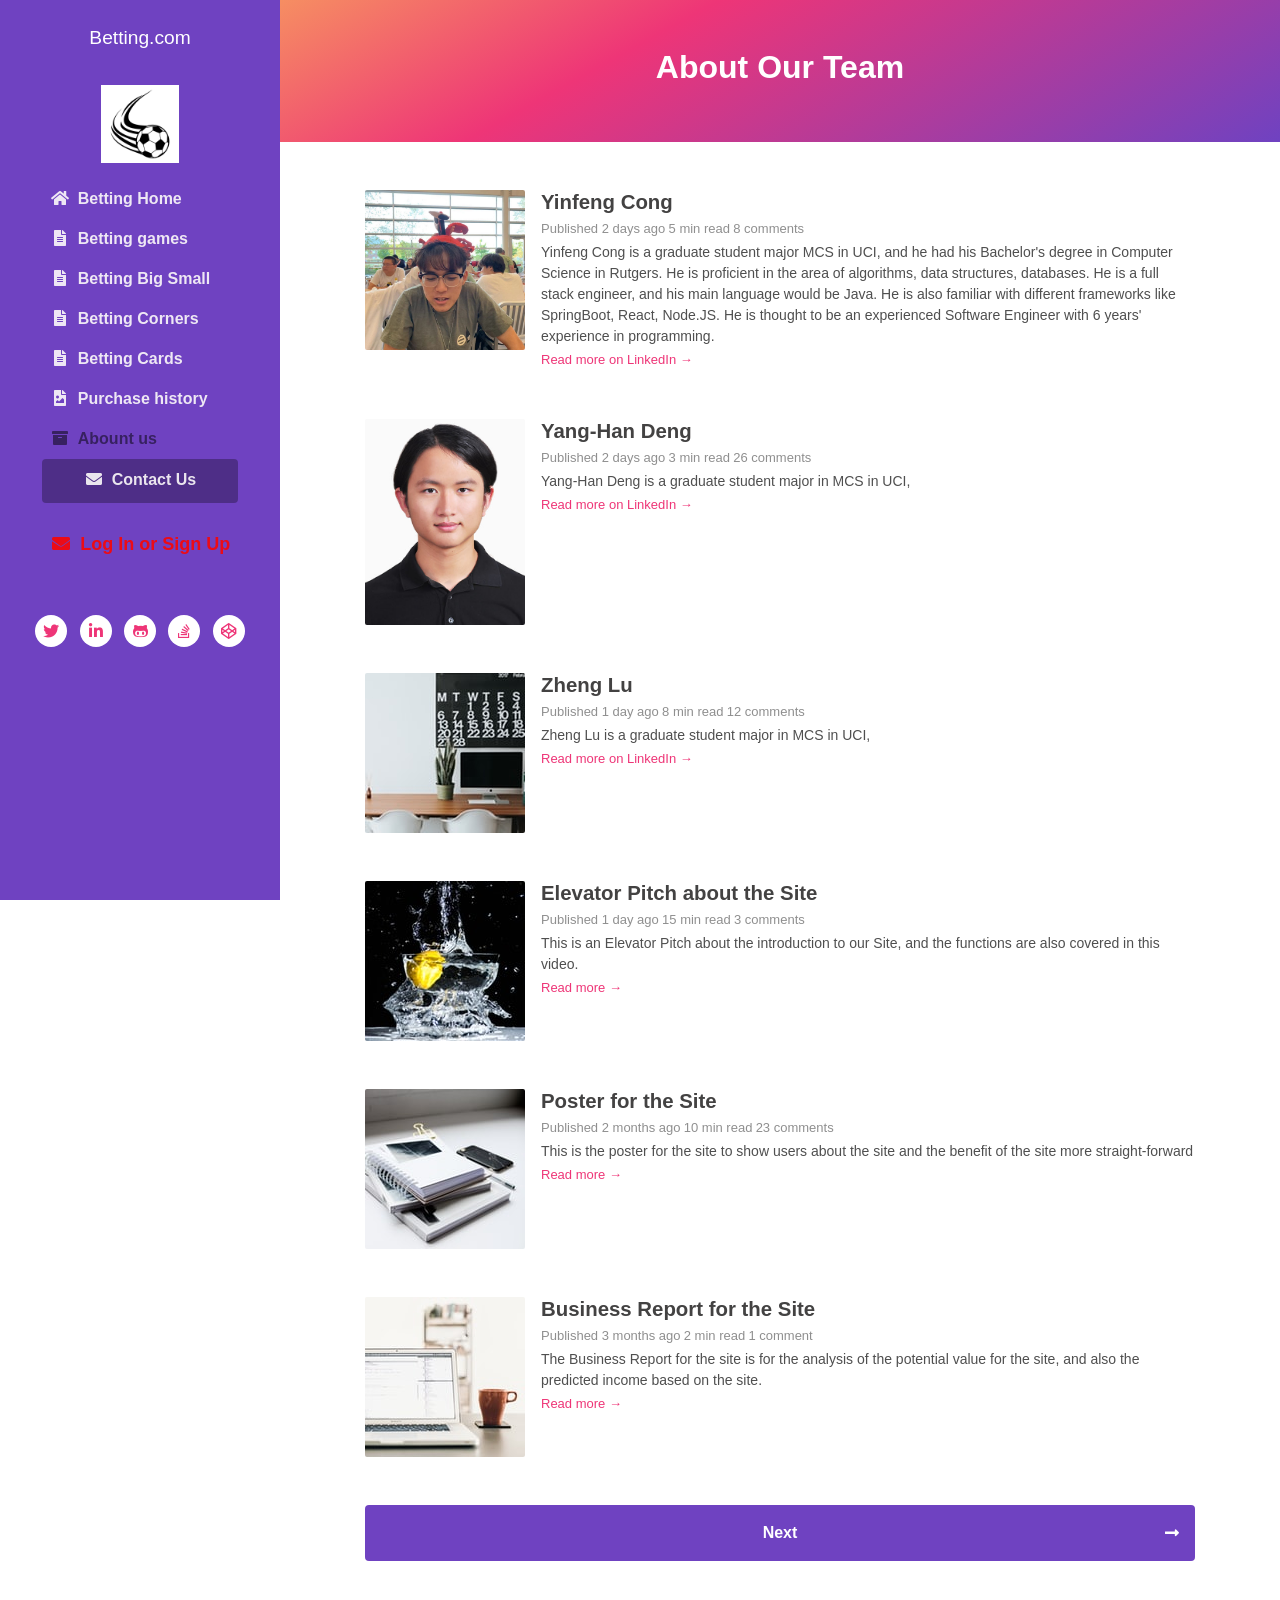
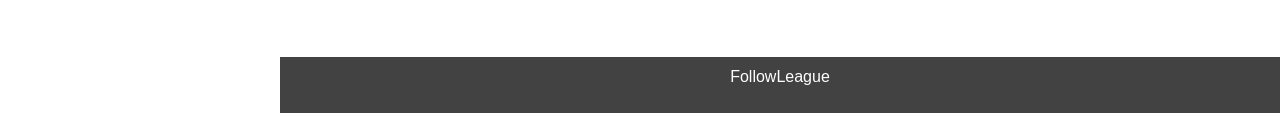
==== archive.html @ 07a2344e "20230517 init" ====
<!DOCTYPE html>
<html lang="en"> 
<head>
    <title>Betting Website</title>
    <!-- Meta -->
    <meta charset="utf-8">
    <meta http-equiv="X-UA-Compatible" content="IE=edge">
    <meta name="viewport" content="width=device-width, initial-scale=1.0">
    <meta name="description" content="Betting Website">
    <meta name="author" content="https://www.youtube.com/premierleague">    
    <link rel="shortcut icon" href="images/soccer_ball.jpg"> 
    
    <!-- FontAwesome CSS-->
	<link rel="stylesheet" href="https://cdnjs.cloudflare.com/ajax/libs/font-awesome/5.13.0/css/all.min.css">
	<!-- Bootstrap CSS-->
	<link rel="stylesheet" href="https://stackpath.bootstrapcdn.com/bootstrap/4.4.1/css/bootstrap.min.css" integrity="sha384-Vkoo8x4CGsO3+Hhxv8T/Q5PaXtkKtu6ug5TOeNV6gBiFeWPGFN9MuhOf23Q9Ifjh" crossorigin="anonymous">  
	<!-- Theme CSS -->
	<link rel="stylesheet" href="css/style.css">

</head> 

<body>
    
    <header class="header text-center">	    
	    <a class="site-title pt-lg-4 mb-0" href="index.html">Betting.com</a>
        
	    <nav class="navbar navbar-expand-lg navbar-dark" >
           
			<button class="navbar-toggler" type="button" data-toggle="collapse" data-target="#navigation" aria-controls="navigation" aria-expanded="false" aria-label="Toggle navigation">
			<span class="navbar-toggler-icon"></span>
			</button>

			<div id="navigation" class="collapse navbar-collapse flex-column" >
				<img class="mb-3 mx-auto logo" src="images/soccer_ball.jpg" alt="logo" >			
				
				<ul class="navbar-nav flex-column text-sm-center text-md-left">
					<li class="nav-item">
					    <a class="nav-link" href="index.html"><i class="fas fa-home fa-fw mr-2"></i>Betting Home <span class="sr-only">(current)</span></a>
					</li>
					<li class="nav-item">
					    <a class="nav-link" href="post.html"><i class="fas fa-file-alt fa-fw mr-2"></i>Betting games</a>
					</li>
					<li class="nav-item">
						<a class="nav-link" href="bigsmall.html"><i class="fas fa-file-alt fa-fw mr-2"></i>Betting Big Small</a>
					</li>
					<li class="nav-item">
						<a class="nav-link" href="corner.html"><i class="fas fa-file-alt fa-fw mr-2"></i>Betting Corners</a>
					</li>
					<li class="nav-item">
						<a class="nav-link" href="card.html"><i class="fas fa-file-alt fa-fw mr-2"></i>Betting Cards</a>
					</li>
					<li class="nav-item">
					    <a class="nav-link" href="page.html"><i class="fas fa-file-image fa-fw mr-2"></i>Purchase history</a>
					</li>
					<li class="nav-item active">
					    <a class="nav-link" href="archive.html"><i class="fas fa-archive fa-fw mr-2"></i>Abount us</a>
					</li>
					<li class="nav-item">
					    <a class="nav-link btn btn-primary" href="contact.html"><i class="fas fa-envelope fa-fw mr-2"></i>Contact Us</a>
					</li>
					<li class="nav-item" id="login_page">
                        <a class="nav-link" id="login-page" href="login.html"><i class = "fas fa-envelope fa-fw mr-2"></i>Log In or Sign Up</a>
                    </li>
				</ul>
				<hr>
				<ul class="social-list list-inline py-3 mx-auto">
					<li class="list-inline-item"><a href="#"><i class="fab fa-twitter fa-fw"></i></a></li>
					<li class="list-inline-item"><a href="#"><i class="fab fa-linkedin-in fa-fw"></i></a></li>
					<li class="list-inline-item"><a href="#"><i class="fab fa-github-alt fa-fw"></i></a></li>
					<li class="list-inline-item"><a href="#"><i class="fab fa-stack-overflow fa-fw"></i></a></li>
					<li class="list-inline-item"><a href="#"><i class="fab fa-codepen fa-fw"></i></a></li>
				</ul>

			</div>
		</nav>
    </header>
    
    <div class="main-wrapper">
	    <header class="page-title theme-bg-light text-center gradient py-5">
			<h1 class="heading">About Our Team</h1>
		</header>
	    <section class="content px-3 py-5 p-md-5">
		    <div class="container">
			    <div class="post mb-5">
				    <div class="media">
					    <img class="mr-3 img-fluid post-thumb d-none d-md-flex" src="images/thumbs/1.jpg" alt="image">
					    <div class="media-body">
						    <h3 class="title mb-1"><a href="post.html">Yinfeng Cong</a></h3>
						    <div class="meta mb-1"><span class="date">Published 2 days ago</span><span class="time">5 min read</span><span class="comment"><a href="#">8 comments</a></span></div>
						    <div class="intro">Yinfeng Cong is a graduate student major MCS in UCI, and he had his Bachelor's degree in Computer Science in Rutgers.
								He is proficient in the area of algorithms, data structures, databases. He is a full stack engineer, and his main language would be Java. He is also familiar with different frameworks like SpringBoot, React, Node.JS.
								He is thought to be an experienced Software Engineer with 6 years' experience in programming.
							</div>
						    <a class="more-link" href="https://www.linkedin.com/in/yinfengcong/">Read more on LinkedIn &rarr;</a>
					    </div><!--//media-body-->
				    </div><!--//media-->
			    </div>
			    <div class="post mb-5">
				    <div class="media">
					    <img class="mr-3 img-fluid post-thumb d-none d-md-flex" src="images/thumbs/2.jpg" alt="image">
					    <div class="media-body">
						    <h3 class="title mb-1"><a href="post.html">Yang-Han Deng</a></h3>
						    <div class="meta mb-1"><span class="date">Published 2 days ago</span><span class="time">3 min read</span><span class="comment"><a href="#">26 comments</a></span></div>
						    <div class="intro">Yang-Han Deng is a graduate student major in MCS in UCI, </div>
						    <a class="more-link" href="https://www.linkedin.com/in/yanghandeng">Read more on LinkedIn &rarr;</a>
					    </div><!--//media-body-->
				    </div><!--//media-->
			    </div>
			    
			    <div class="post mb-5">
				    <div class="media">
					    <img class="mr-3 img-fluid post-thumb d-none d-md-flex" src="images/thumbs/3.jpg" alt="image">
					    <div class="media-body">
						    <h3 class="title mb-1"><a href="post.html">Zheng Lu</a></h3>
						    <div class="meta mb-1"><span class="date">Published 1 day ago</span><span class="time">8 min read</span><span class="comment"><a href="#">12 comments</a></span></div>
						    <div class="intro">Zheng Lu is a graduate student major in MCS in UCI,</div>
						    <a class="more-link" href="https://www.linkedin.com/in/zhengdaniellu/">Read more on LinkedIn &rarr;</a>
					    </div><!--//media-body-->
				    </div><!--//media-->
			    </div>
			    <div class="post mb-5">
				    <div class="media">
					    <img class="mr-3 img-fluid post-thumb d-none d-md-flex" src="images/thumbs/4.jpg" alt="image">
					    <div class="media-body">
						    <h3 class="title mb-1"><a href="post.html">Elevator Pitch about the Site</a></h3>
						    <div class="meta mb-1"><span class="date">Published 1 day ago</span><span class="time">15 min read</span><span class="comment"><a href="#">3 comments</a></span></div>
						    <div class="intro">This is an Elevator Pitch about the introduction to our Site, and the functions are also covered in this video.</div>
						    <a class="more-link" href="post.html">Read more &rarr;</a>
					    </div><!--//media-body-->
				    </div><!--//media-->
			    </div>
			    
			    <div class="post mb-5">
				    <div class="media">
					    <img class="mr-3 img-fluid post-thumb d-none d-md-flex" src="images/thumbs/5.jpg" alt="image">
					    <div class="media-body">
						    <h3 class="title mb-1"><a href="post.html">Poster for the Site</a></h3>
						    <div class="meta mb-1"><span class="date">Published 2 months ago</span><span class="time">10 min read</span><span class="comment"><a href="#">23 comments</a></span></div>
						    <div class="intro">This is the poster for the site to show users about the site and the benefit of the site more straight-forward</div>
						    <a class="more-link" href="post.html">Read more &rarr;</a>
					    </div><!--//media-body-->
				    </div><!--//media-->
			    </div>
			    
			    <div class="post">
				    <div class="media">
					    <img class="mr-3 img-fluid post-thumb d-none d-md-flex" src="images/thumbs/6.jpg" alt="image">
					    <div class="media-body">
						    <h3 class="title mb-1"><a href="post.html">Business Report for the Site</a></h3>
						    <div class="meta mb-1"><span class="date">Published 3 months ago</span><span class="time">2 min read</span><span class="comment"><a href="#">1 comment</a></span></div>
						    <div class="intro">The Business Report for the site is for the analysis of the potential value for the site, and also the predicted income based on the site.</div>
						    <a class="more-link" href="post.html">Read more &rarr;</a>
					    </div><!--//media-body-->
				    </div><!--//media-->
			    </div>
			    
			    <nav class="blog-nav nav nav-justified my-5">
				  <a class="nav-link-prev nav-item nav-link d-none rounded-left" href="#">Previous<i class="arrow-prev fas fa-long-arrow-alt-left"></i></a>
				  <a class="nav-link-next nav-item nav-link rounded" href="post.html">Next<i class="arrow-next fas fa-long-arrow-alt-right"></i></a>
				</nav>
				
		    </div>
	    </section>
	    
	    <footer class="footer text-center py-2 theme-bg-dark">
		   
            <p class="copyright"><a href="https://www.youtube.com/premierleague">FollowLeague</a></p>
		   
	    </footer>
    
    </div><!--//main-wrapper-->
    
    
    <!-- Bootstrap Javascript -->          
	<script src="https://code.jquery.com/jquery-3.4.1.slim.min.js" integrity="sha384-J6qa4849blE2+poT4WnyKhv5vZF5SrPo0iEjwBvKU7imGFAV0wwj1yYfoRSJoZ+n" crossorigin="anonymous"></script>
	<script src="https://cdn.jsdelivr.net/npm/popper.js@1.16.0/dist/umd/popper.min.js" integrity="sha384-Q6E9RHvbIyZFJoft+2mJbHaEWldlvI9IOYy5n3zV9zzTtmI3UksdQRVvoxMfooAo" crossorigin="anonymous"></script>
	<script src="https://stackpath.bootstrapcdn.com/bootstrap/4.4.1/js/bootstrap.min.js" integrity="sha384-wfSDF2E50Y2D1uUdj0O3uMBJnjuUD4Ih7YwaYd1iqfktj0Uod8GCExl3Og8ifwB6" crossorigin="anonymous"></script>
	<script src="js/main.js"></script>

</body>
</html>
---- css/style.css ----
:root {
    --blue: #007bff;
    --indigo: #6610f2;
    --purple: #6f42c1;
    --pink: #ee3577;
    --red: #dc3545;
    --orange: #f68e62;
    --yellow: #ffc107;
    --green: #28a745;
    --teal: #20c997;
    --cyan: #17a2b8;
    --white: #fff;
    --gray: #767575;
    --gray-dark: #434242;
    --primary: #6f42c1;
    --secondary: #4f4f4f;
    --success: #28a745;
    --info: #17a2b8;
    --warning: #ffc107;
    --danger: #dc3545;
    --light: #c2c2c2;
    --lightgray: #eeeeee;
    --dark: #434242;
    --breakpoint-xs: 0;
    --breakpoint-sm: 576px;
    --breakpoint-md: 768px;
    --breakpoint-lg: 992px;
    --breakpoint-xl: 1200px;
    --font-family-sans-serif: -apple-system, BlinkMacSystemFont, "Segoe UI", Roboto, "Helvetica Neue", Arial, "Noto Sans", sans-serif, "Apple Color Emoji", "Segoe UI Emoji", "Segoe UI Symbol", "Noto Color Emoji";
    --font-family-monospace: SFMono-Regular, Menlo, Monaco, Consolas, "Liberation Mono", "Courier New", monospace;
    /* Font Sizes */
    --font-normal: 1em;
    --font-small: 0.8125rem;
    /* Sidebar */
    --sidebar-width: 280px;
    --content-max-width: 860px;
}

*,
*::before,
*::after {
    box-sizing: border-box
}

html {
    line-height: 1.15;
}
body {
    color: var(--secondary);
    overflow-x: hidden
}
a{
    color: var(--pink);
}
h1,
h2,
h3,
h4,
h5,
h6 {
    color: var(--gray-dark);
    font-weight: bold
}

.btn {
    font-weight: bold;
    padding: .375rem 1rem;
    height: 2.75rem;
    transition: all 0.4s ease-in-out
}


.btn:focus,
.btn.focus {
    box-shadow: none !important
}

.btn-primary {
    color: #fff
}

.form-control {
    padding-top: 0.875rem;
    padding-bottom: 0.875rem;
    height: 2.75rem;
    border-color: var(--light)
}

.theme-bg-light {
    background: var(--light) !important
}

.theme-bg-dark {
    background: var(--dark) !important
}

.header {
    position: fixed;
    left: 0;
    top: 0;
    height: 100vh;
    width: var(--sidebar-width);
    background: var(--primary);
    color: #fff
}
.header .site-title {
    color:var(--white);
    font-size:1.2em;
    display:block;
}

.header .btn-primary {
    background: rgba(0, 0, 0, 0.3);
    border-color: transparent;
    font-size: 1rem;
    padding-top: 0.5rem
}

.header .btn-primary:hover {
    background: rgba(0, 0, 0, 0.4);
    border-color: transparent
}

.header .navbar {
    padding: 2rem 1rem
}

.header .navbar-dark .navbar-toggler {
    border: none;
    padding: .25rem .6rem
}

.header .navbar-dark .navbar-toggler:hover {
    -webkit-opacity: 1;
    -moz-opacity: 1;
    opacity: 1
}

.header .navbar-dark .navbar-toggler-icon {
    background-image: url("data:image/svg+xml;charset=utf8,%3Csvg viewBox='0 0 32 32' xmlns='http://www.w3.org/2000/svg'%3E%3Cpath stroke='rgba(256,256,256, 1)' stroke-width='3' stroke-linecap='round' stroke-miterlimit='10' d='M4 8h24M4 16h24M4 24h24'/%3E%3C/svg%3E");
}

.header .nav-item {
    font-weight: bold
}

.header .nav-item.active .nav-link {
    color: rgba(0, 0, 0, 0.5)
}

.header .nav-item.active .nav-link:hover {
    text-decoration: none
}

.header .nav-item .nav-link {
    color: rgba(252, 250, 250, 0.9)
}

.header .nav-item .nav-link:hover {
    text-decoration: underline;
    color: rgba(0, 0, 0, 0.6)
}
.logo{
    width:78px;
}
.social-list a {
    width: 32px;
    height: 32px;
    padding-top: 5px;
    display: inline-block;
    text-align: center;
    border-radius: 50%;
    transition: all 0.2s ease-in-out;
    background-color: #fff
}

.social-list a:hover {
    color: var(--secondary);
    background-color: rgba(255, 255, 255, 0.8)
}

.main-wrapper {
    margin-left: var(--sidebar-width);
    background: #fff;
}

.main-wrapper .container {
    max-width: var(--content-max-width);
}
.page-title {
    position:sticky;
    top:0;
    z-index:9999;
    transition:all .2s;
}
.sticky{
    padding:1em 0 !important;
}
.page-title .heading {
    font-size: 2rem;
    font-weight: bold;
    color:white;
}

.footer {
    color: rgba(255, 255, 255, 0.7)
}

.footer a {
    color: #fff
}
.gradient{
    background: rgb(43,43,43);
    background: linear-gradient(151deg, var(--orange) 0%, var(--pink) 35%,var(--primary) 100%) !important;
}
.content .post .title {
    font-size: 1.275rem
}

.content .post .title a {
    color: var(--gray-dark)
}

.content .post .title a:hover {
    color: var(--gray-dark)
}

.content .post .post-thumb {
    max-width: 160px;
    border-radius: 2px
}

.content .post .intro {
    font-size: 0.875rem
}

.content .post .more-link {
    font-size: var(--font-small);
}

.meta {
    color: #8f8f8f;
    font-size: var(--font-small);
}

.meta span {
    display: inline-block;
    margin-right:.25em;
}

.meta span a {
    color: #8f8f8f
}
.meta span.tag {
    background-color: var(--lightgray);
    padding:0 .5em;
    border-radius:5px;
}
.meta span a:hover {
    color: var(--secondary)
}



.meta span:last-child:after {
    display: none
}

.blog-nav .nav-link {
    background: var(--primary);
    color: #fff;
    font-size: 1rem;
    padding: 1rem;
    font-weight: bold;
    position: relative
}

.blog-nav .nav-link:hover {
    background: var(--secondary);
}

.blog-nav .nav-link-prev {
    border-right: 1px solid var(--secondary);
}

.blog-nav .arrow-prev {
    position: absolute;
    left: 1rem;
    top: 1.25rem;
    color: #fff
}

.blog-nav .arrow-next {
    position: absolute;
    right: 1rem;
    top: 1.25rem;
    color: #fff
}

.content .title {
    font-weight: bold;
    font-size: 2rem
}

.content .content-body p,
.content .content-body li {
    font-size: 1.125rem;
    line-height: 1.6
}

.content .content-body h1 {
    font-size: 2.125rem
}

.content .content-body h2 {
    font-size: 2rem
}

.content .content-body h3 {
    font-size: 1.75rem
}

.content .content-body h4 {
    font-size: 1.5rem
}

.content .content-body h5 {
    font-size: 1.25rem
}

.content .content-body h6 {
    font-size: 1.125rem
}

.content .image-caption {
    color: #8f8f8f;
    font-size: 0.875rem
}

.content .image-caption a {
    color: #8f8f8f;
    text-decoration: underline
}

.content .image-caption a:hover {
    color: var(--secondary)
}

.content .blockquote {
    font-family: Georgia, "Times New Roman", Times, serif;
    border-left: 2px solid var(--gray-dark);
    font-size: 1.5rem
}

.content .blockquote p {
    font-size: 1.5rem
}

@media (prefers-reduced-motion: reduce) {
    .social-list a {
        transition: none
    }
    .btn {
        transition: none
    }
}

@media (min-width: 768px) {
   
    
}

@media (max-width: 991.98px) {
    .page-title {
        position:static;
    }
    .header {
        position: sticky;
        width: inherit;
        height: auto
    }

    .header .site-title {
        width: 100%;
        position: absolute;
        left: 0;
        top: 1.2rem;
        color:var(--white);
        font-size:1.5em;
        display:block;
    }

    .header .btn-primary {
        width: 100%
    }

    .header .navbar {
        padding: 1rem
    }

    .main-wrapper {
        margin-left: 0
    }
}

@media (max-width: 767.98px) {
    
}



/* -------------------------------------------------------------------------- */
/*	12. Comments
/* -------------------------------------------------------------------------- */


/* Comment Headers ----------------------------- */

.comments-wrapper {
	margin-top: 3rem;
}

.comment-reply-title {
	margin: 0 0 4rem 0;
	text-align: center;
}


/* Comment Item ----------------------------- */

/* COMMENT HEADER */

.comments .comment,
.comments .pingback,
.comments .trackback,
.comments .review {
	padding-top: 3.5rem;
}

div.comment:first-of-type {
	margin-top: 3.5rem;
	padding-top: 0;
}

.comments .comments-header + div {
	margin-top: 0;
	padding-top: 0;
}

.comment-body {
	position: relative;
}

.comment .comment {
	padding-left: 5%;
}

.comment-meta {
	line-height: 1.1;
	margin-bottom: 0;
	min-height: 5rem;
	padding-left: 5rem;
	position: relative;
}

.hide-avatars .comment-meta {
	min-height: 0;
	padding-left: 0;
}

.comment-meta a {
	color: inherit;
}

.comment-author {
	font-size: 1.8rem;
	font-weight: 700;
	letter-spacing: -0.027777778em;
}

.comment-author a {
	text-decoration: underline;
}

.comment-author a:hover,
.comment-author a:focus {
	text-decoration: none;
}

.comment-meta .avatar {
	height: 4rem;
	position: absolute;
	left: 0;
	top: 0;
	width: 4rem;
}

.comment-author .url {
	text-decoration: underline;
}

.comment-metadata {
	color: var(--gray);
	font-size: var(--font-small);
	font-weight: 500;
	margin-top: 0.6rem;
}

.comment-metadata a {
	text-decoration: none;
}

.comment-metadata a:focus,
.comment-metadata a:hover {
	text-decoration: underline;
}


/* COMMENT CONTENT */

.comment-content.entry-content > *:not(.alignwide):not(.alignfull):not(.alignleft):not(.alignright):not(.is-style-wide) {
    width: 100%;
    background-color:var(--lightgray);
    padding:.5em;
}

.comment-content.entry-content .alignleft {

	/*rtl:ignore*/
	margin-left: 0;
}

.comment-content.entry-content .alignright {

	/*rtl:ignore*/
	margin-right: 0;
}

/* COMMENT FOOTER */

.comment-footer-meta {
	align-items: center;
	display: flex;
	flex-wrap: wrap;
	font-size: var(--font-small);
	font-weight: 600;
	justify-content: flex-start;
	letter-spacing: 0.030833333em;
	line-height: 1;
	margin: 1.5rem 0 -1rem -1.5rem;
	text-transform: uppercase;
}

.comment-footer-meta > * {
	margin: 0 0 1rem 1.5rem;
}

.comment-reply-link {
    background-color: var(--primary);
    border-radius:2px;
	color: #fff;
	display: block;
	padding: 0.7rem;
}

.bypostauthor .comment-footer-meta .by-post-author {
	display: block;
}

.comment-footer-meta a {
	text-decoration: none;
}

.comment-footer-meta a:focus,
.comment-footer-meta a:hover {
	text-decoration: underline;
}


/* Pingbacks & Trackbacks ------------------------- */

.pingback .comment-meta,
.trackback .comment-meta {
	padding-left: 0;
}


/* Comments Pagination ---------------------------- */

.comments-pagination {
	display: flex;
	flex-wrap: wrap;
	justify-content: space-between;
	margin-top: 6rem;
	text-align: center;
}

.comments-pagination.only-next {
	justify-content: flex-end;
}

.comments-pagination .page-numbers {
	display: none;
	text-decoration: none;
}

.comments-pagination .page-numbers:focus,
.comments-pagination .page-numbers:hover {
	text-decoration: underline;
}

.comments-pagination .prev,
.comments-pagination .next {
	display: block;
}

.comments-pagination .prev {
	left: 0;
}

.comments-pagination .next {
	right: 0;
	text-align: right;
}


/* Comment Respond ---------------------------- */

.comment-respond::after {
	clear: both;
	content: "";
	display: block;
}

.comment-respond .comment-notes,
.comment-respond .logged-in-as {
	color: #6d6d6d;
	font-size: 1.6rem;
	line-height: 1.4;
	margin: -3rem 0 4rem 0;
	text-align: center;
}

.comment-respond .comment-notes a,
.comment-respond .logged-in-as a {
	color: inherit;
	text-decoration: none;
}

.comment-respond .comment-notes a:focus,
.comment-respond .comment-notes a:hover,
.comment-respond .logged-in-as a:focus,
.comment-respond .logged-in-as a:hover {
	text-decoration: underline;
}

.comment-respond p {
	line-height: 1.1;
	margin-bottom: 2rem;
	margin-left: auto;
	margin-right: auto;
}

.comment-respond p:not(.comment-notes) {
	max-width: 58rem;
}

.comment-form-cookies-consent {
	align-items: baseline;
	display: flex;
}

.comment-respond > p:last-of-type {
	margin-bottom: 0;
}

.comment-respond label {
	display: block;
}

.comment-respond input[type="checkbox"] + label {
	font-size: 1.5rem;
	line-height: 1.25;
}

.comment-respond input[type="text"],
.comment-respond input[type="email"],
.comment-respond textarea {
	margin-bottom: 0;
}

.comment-respond textarea {
	height: 15rem;
}

.comment-respond #submit {
	display: block;
}

.comment-respond .comments-closed {
	text-align: center;
}


/* Reply Respond ---------------------------- */

.comments .comment-respond {
	padding: 3rem 0 0;
}

.comments .comment-respond .comment-reply-title,
.comments .comment-respond .comment-notes,
.comments .comment-respond .logged-in-as {
	text-align: left;
}

.comment-reply-title small {
	display: block;
	font-size: 1.6rem;
	font-weight: 600;
	letter-spacing: -0.0277em;
	margin: 0.5rem 0 0 0;
	white-space: nowrap;
}

.comment-reply-title small a {
	text-decoration: none;
}

.comment-reply-title small a:focus,
.comment-reply-title small a:hover {
	text-decoration: underline;
}

#Liverpool, #Arsenal{
    width: 200px;
    height: 100px;
    padding-right: 15%;
    padding-left: 15%;
}

#Liverpool{
    margin-left: 45%;
}

#Arsenal{
    margin-left: 125%;
}

#betting_table {
    display: flex;
    margin-bottom: 20px;
}

#team_name{
    display: flex;
}

#home_team{
    padding-left: 18%;
    padding-right: 15%;
}

#away_team, #away_liverpool, #away_wovles, #away_west, #away_newcastle{
    padding-left: 21%;
    padding-right: 15%;
}

#win_button{
    background-color:red;
    color: white;
    font-family: "Times New Roman", Times, serif;
    font-size: 30px;
    margin-left: 18%;
    margin-right: 10%;
    border: none;
    border-radius: 5px;
    border: 2px solid #4CAF50;
}

#draw_button{
    background-color:red;
    color: white;
    font-family: "Times New Roman", Times, serif;
    font-size: 30px;
    margin-left: 3%;
    margin-right: 10%;
    border: none;
    border-radius: 5px;
    border: 2px solid #4CAF50;
}

#loss_button{
    background-color:red;
    color: white;
    font-family: "Times New Roman", Times, serif;
    font-size: 30px;
    margin-left: 2%;
    margin-right: 10%;
    border: none;
    border-radius: 5px;
    border: 2px solid #4CAF50;
}

#win_button:hover {
    cursor: pointer;
    background-color: #fc5f03;
    transform: matrix(1.1);
    box-shadow: 0 12px 16px 0 rgba(0,0,0,0.24), 0 17px 50px 0 rgba(0,0,0,0.19);
}

#draw_button:hover {
    cursor: pointer;
    background-color: #fc5f03;
    transform: matrix(1.1);
    box-shadow: 0 12px 16px 0 rgba(0,0,0,0.24), 0 17px 50px 0 rgba(0,0,0,0.19);
}

#loss_button:hover {
    cursor: pointer;
    background-color: #fc5f03;
    transform: matrix(1.1);
    box-shadow: 0 12px 16px 0 rgba(0,0,0,0.24), 0 17px 50px 0 rgba(0,0,0,0.19);
}

#win_button:active, #win_button:focus, #draw_button:active, #draw_button:focus, #loss_button:active, #loss_button:focus{
    background-color: #fc5f03;
    transform: matrix(1.1);
    box-shadow: 0 12px 16px 0 rgba(0,0,0,0.24), 0 17px 50px 0 rgba(0,0,0,0.19);
}

#betting_amount{
    margin-left: 30%;
    margin-top: 20px;
}



.login_container {
    width: 400px;
    max-width: 400px;
    margin: 1rem;
    padding: 2rem;
    box-shadow: 0 0 40px rgba(0, 0, 0, 0.2);
    border-radius: var(--border-radius);
    background: #ffffff;
    margin-left: 45%;
    margin-top: 10%;
}

.login_container,
.form__input,
.form__button {
    font: 500 1rem 'Quicksand', sans-serif;
}

.form--hidden {
    display: none;
}

.form > *:first-child {
    margin-top: 0;
}

.form > *:last-child {
    margin-bottom: 0;
}

.form__title {
    margin-bottom: 2rem;
    text-align: center;
}

.form__message {
    text-align: center;
    margin-bottom: 1rem;
}

.form__message--success {
    color: var(--color-success);
}

.form__message--error {
    color: var(--color-error);
}

.form__input-group {
    margin-bottom: 1rem;
}

.form__input {
    display: block;
    width: 100%;
    padding: 0.75rem;
    box-sizing: border-box;
    border-radius: var(--border-radius);
    border: 1px solid #dddddd;
    outline: none;
    background: #eeeeee;
    transition: background 0.2s, border-color 0.2s;
}

.form__input:focus {
    border-color: var(--color-primary);
    background: #ffffff;
}

.form__input--error {
    color: var(--color-error);
    border-color: var(--color-error);
}

.form__input-error-message {
    margin-top: 0.5rem;
    font-size: 0.85rem;
    color: var(--color-error);
}

.form__button {
    width: 100%;
    padding: 1rem 2rem;
    font-weight: bold;
    font-size: 1.1rem;
    color: #ffffff;
    background-color: #4bb544;
    border: none;
    border-radius: var(--border-radius);
    outline: none;
    cursor: pointer;
    background: var(--color-primary);
}

.form__button:hover {
    background: var(--color-primary-dark);
}

.form__button:active {
    transform: scale(0.98);
}

.form__text {
    text-align: center;
}

.form__link {
    color: var(--color-secondary);
    text-decoration: none;
    cursor: pointer;
}

.form__link:hover {
    text-decoration: underline;
}

#login_body {
    --color-primary: #009579;
    --color-primary-dark: #007f67;
    --color-secondary: #252c6a;
    --color-error: #cc3333;
    --color-success: #4bb544;
    --border-radius: 4px;

    margin: 0;
    display: flex;
    font-size: 18px;
    background: url(./background.jpg);
    background-size: cover;
}

#login-page{
    font-size: large;
    color: rgba(247, 6, 6, 0.918)
}

#login_page{
    margin-top: 20px;
}

#betting_amount{
    margin-bottom: 90px;
}

#Villa{
    padding-left: 18%;
    padding-right: 15%;
}

#Brighton{
    padding-left: 19%;
}

#Everton{
    padding-left: 19.5%;
    padding-right: 15%;
}

#Bournemouth{
    padding-left: 19%;
}

#Bournemouth_img{
    width: 120px;
    height: 100px;
    padding-right: 15%;
    padding-left: 15%;
    margin-left: 250%;
}

#Leeds{
    padding-left: 16.7%;
    padding-right: 32%;
}

#Man_United{
    padding-left: 14%;
    padding-right: 30%;
}

#Chelsea{
    padding-left: 19%;
    padding-right: 10.5%;
}

#Leicester{
    padding-left: 16.8%;
    padding-right: 10.8%;
}

#home_Arsenal{
    padding-left: 19.2%;
    padding-right: 16%;
}

#Southampton{
    padding-left: 16.5%;
    padding-right: 11%;
}
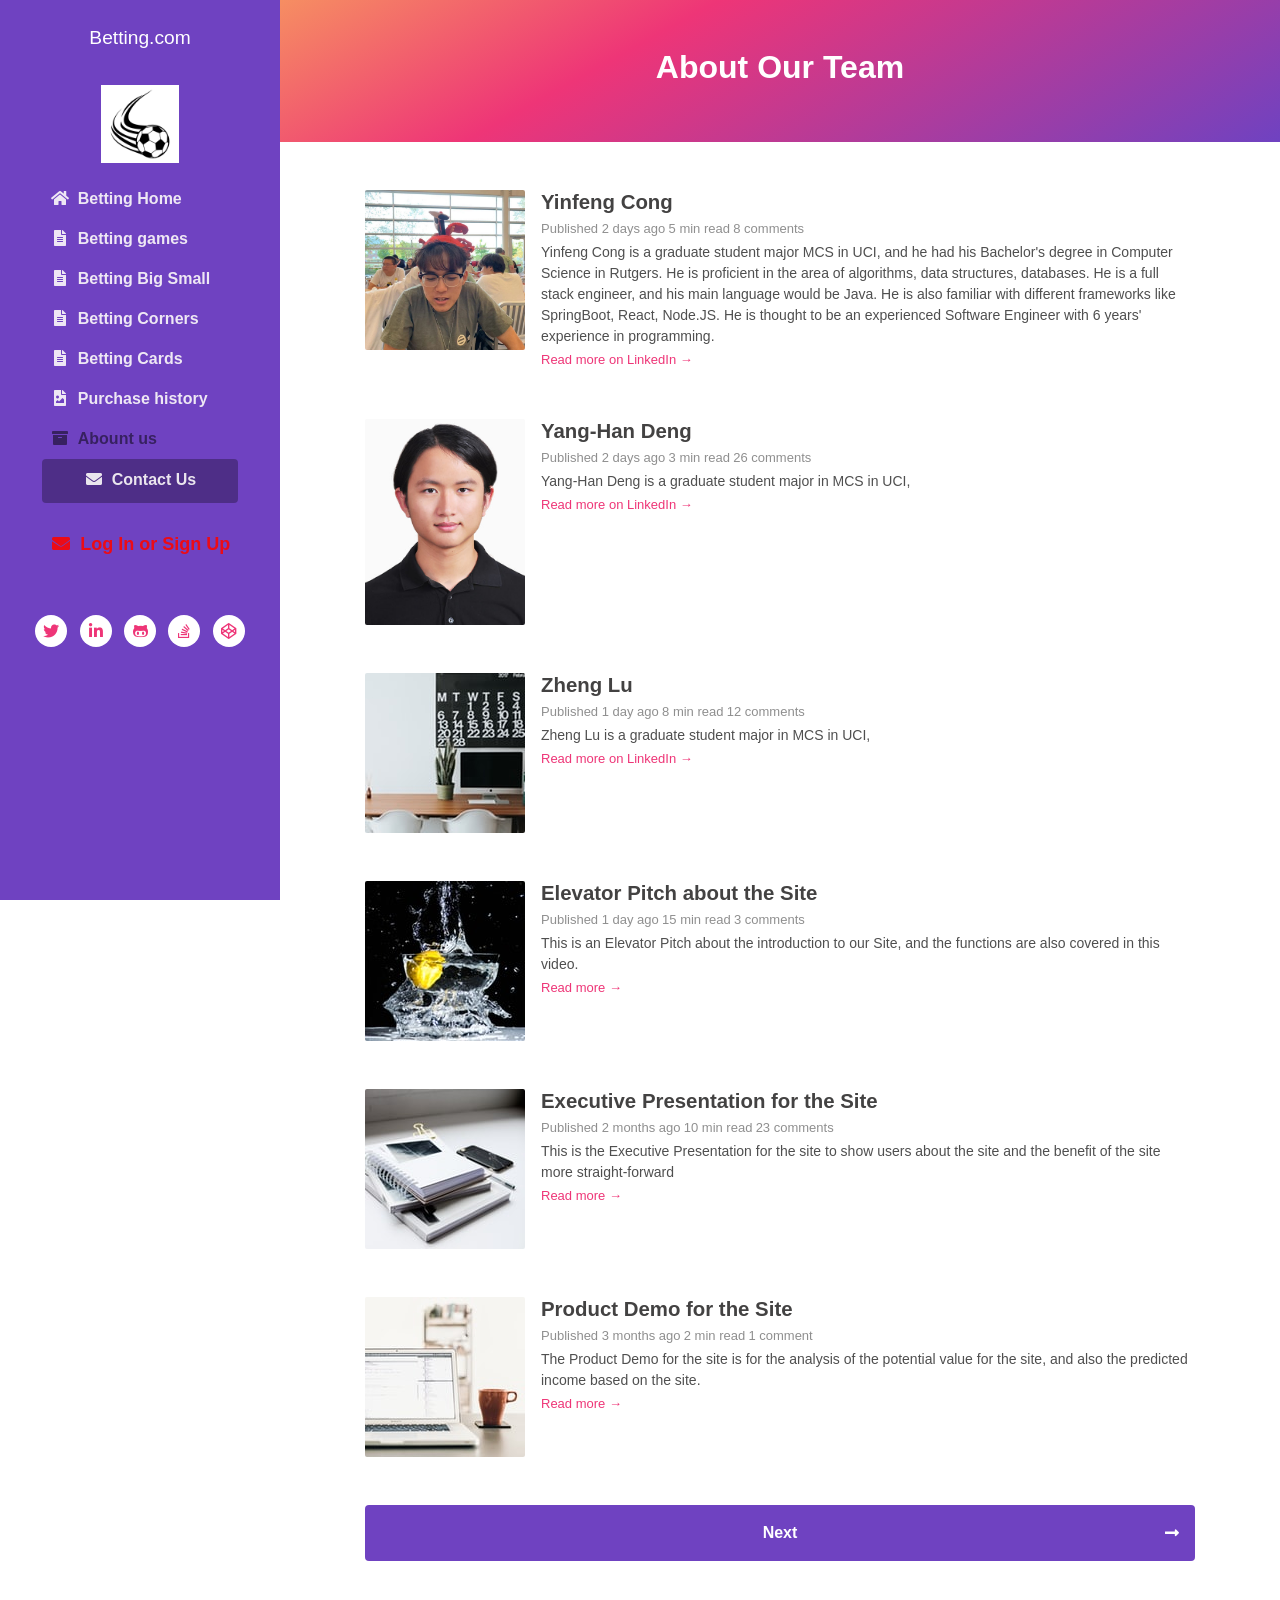
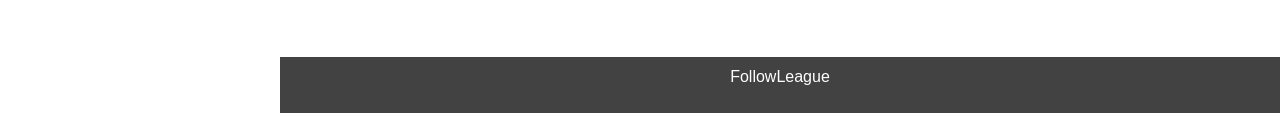
==== commit 7c9fa17d: "06032023" ====
--- a/archive.html
+++ b/archive.html
@@ -38,19 +38,19 @@
 					    <a class="nav-link" href="index.html"><i class="fas fa-home fa-fw mr-2"></i>Betting Home <span class="sr-only">(current)</span></a>
 					</li>
 					<li class="nav-item">
-					    <a class="nav-link" href="post.html"><i class="fas fa-file-alt fa-fw mr-2"></i>Betting games</a>
+					    <a class="nav-link" href="post.html" onclick="return winorloss()"><i class="fas fa-file-alt fa-fw mr-2"></i>Betting games</a>
 					</li>
 					<li class="nav-item">
-						<a class="nav-link" href="bigsmall.html"><i class="fas fa-file-alt fa-fw mr-2"></i>Betting Big Small</a>
+						<a class="nav-link" href="bigsmall.html" onclick="return bigsmall()"><i class="fas fa-file-alt fa-fw mr-2"></i>Betting Big Small</a>
 					</li>
 					<li class="nav-item">
-						<a class="nav-link" href="corner.html"><i class="fas fa-file-alt fa-fw mr-2"></i>Betting Corners</a>
+						<a class="nav-link" href="corner.html" onclick="return corner()"><i class="fas fa-file-alt fa-fw mr-2"></i>Betting Corners</a>
 					</li>
 					<li class="nav-item">
-						<a class="nav-link" href="card.html"><i class="fas fa-file-alt fa-fw mr-2"></i>Betting Cards</a>
+						<a class="nav-link" href="card.html" onclick="return card()"><i class="fas fa-file-alt fa-fw mr-2"></i>Betting Cards</a>
 					</li>
 					<li class="nav-item">
-					    <a class="nav-link" href="page.html"><i class="fas fa-file-image fa-fw mr-2"></i>Purchase history</a>
+						<a class="nav-link" href="page.html" id="purchase_history" onclick="return history()"><i class="fas fa-file-image fa-fw mr-2"></i>Purchase history</a>
 					</li>
 					<li class="nav-item active">
 					    <a class="nav-link" href="archive.html"><i class="fas fa-archive fa-fw mr-2"></i>Abount us</a>
@@ -134,9 +134,9 @@
 				    <div class="media">
 					    <img class="mr-3 img-fluid post-thumb d-none d-md-flex" src="images/thumbs/5.jpg" alt="image">
 					    <div class="media-body">
-						    <h3 class="title mb-1"><a href="post.html">Poster for the Site</a></h3>
+						    <h3 class="title mb-1"><a href="post.html">Executive Presentation for the Site</a></h3>
 						    <div class="meta mb-1"><span class="date">Published 2 months ago</span><span class="time">10 min read</span><span class="comment"><a href="#">23 comments</a></span></div>
-						    <div class="intro">This is the poster for the site to show users about the site and the benefit of the site more straight-forward</div>
+						    <div class="intro">This is the Executive Presentation for the site to show users about the site and the benefit of the site more straight-forward</div>
 						    <a class="more-link" href="post.html">Read more &rarr;</a>
 					    </div><!--//media-body-->
 				    </div><!--//media-->
@@ -146,9 +146,9 @@
 				    <div class="media">
 					    <img class="mr-3 img-fluid post-thumb d-none d-md-flex" src="images/thumbs/6.jpg" alt="image">
 					    <div class="media-body">
-						    <h3 class="title mb-1"><a href="post.html">Business Report for the Site</a></h3>
+						    <h3 class="title mb-1"><a href="post.html">Product Demo for the Site</a></h3>
 						    <div class="meta mb-1"><span class="date">Published 3 months ago</span><span class="time">2 min read</span><span class="comment"><a href="#">1 comment</a></span></div>
-						    <div class="intro">The Business Report for the site is for the analysis of the potential value for the site, and also the predicted income based on the site.</div>
+						    <div class="intro">The Product Demo for the site is for the analysis of the potential value for the site, and also the predicted income based on the site.</div>
 						    <a class="more-link" href="post.html">Read more &rarr;</a>
 					    </div><!--//media-body-->
 				    </div><!--//media-->
@@ -176,6 +176,13 @@
 	<script src="https://cdn.jsdelivr.net/npm/popper.js@1.16.0/dist/umd/popper.min.js" integrity="sha384-Q6E9RHvbIyZFJoft+2mJbHaEWldlvI9IOYy5n3zV9zzTtmI3UksdQRVvoxMfooAo" crossorigin="anonymous"></script>
 	<script src="https://stackpath.bootstrapcdn.com/bootstrap/4.4.1/js/bootstrap.min.js" integrity="sha384-wfSDF2E50Y2D1uUdj0O3uMBJnjuUD4Ih7YwaYd1iqfktj0Uod8GCExl3Og8ifwB6" crossorigin="anonymous"></script>
 	<script src="js/main.js"></script>
+	<script>
+		const result = document.cookie.match(/authorization=(\w+)/);
+        if(result[1] == 'success'){
+        	var log_message = document.getElementById('login-page');
+            log_message.innerText = 'Log Out';
+        }
+	</script>
 
 </body>
 </html> 
--- a/css/style.css
+++ b/css/style.css
@@ -734,22 +734,21 @@
 
 #Liverpool, #Arsenal{
     width: 200px;
-    height: 100px;
-    padding-right: 15%;
-    padding-left: 15%;
+    height: 130px; 
 }
 
 #Liverpool{
-    margin-left: 45%;
+    margin-left: 80%;
 }
 
 #Arsenal{
-    margin-left: 125%;
+    margin-left: 129.5%;
 }
 
 #betting_table {
     display: flex;
     margin-bottom: 20px;
+    margin-top: 20px;
 }
 
 #team_name{
@@ -764,34 +763,71 @@
 #away_team, #away_liverpool, #away_wovles, #away_west, #away_newcastle{
     padding-left: 21%;
     padding-right: 15%;
+    color: #DB2A6B;
 }
 
 #win_button{
-    background-color:red;
+    background-color:#DB2A6B;
     color: white;
     font-family: "Times New Roman", Times, serif;
     font-size: 30px;
-    margin-left: 18%;
-    margin-right: 10%;
+    margin-left: 25.9%;
+    margin-right: 4.5%;
     border: none;
     border-radius: 5px;
-    border: 2px solid #4CAF50;
+    /*border: 2px solid #4CAF50;*/
+}
+
+#win_button1{
+    background-color:#DB2A6B;
+    color: white;
+    font-family: "Times New Roman", Times, serif;
+    font-size: 30px;
+    margin-left: 22.5%;
+    margin-right: 1%;
+    border: none;
+    border-radius: 40px;
+    /*border: 2px solid #4CAF50;*/
+}
+
+#win_button2{
+    background-color:#DB2A6B;
+    color: white;
+    font-family: "Times New Roman", Times, serif;
+    font-size: 30px;
+    margin-left: 27.8%;
+    margin-right: 3%;
+    border: none;
+    border-radius: 5px;
+    /*border: 2px solid #4CAF50;*/
 }
 
 #draw_button{
-    background-color:red;
+    background-color:#DB2A6B;
     color: white;
     font-family: "Times New Roman", Times, serif;
     font-size: 30px;
     margin-left: 3%;
-    margin-right: 10%;
+    margin-right: 6.6%;
     border: none;
     border-radius: 5px;
-    border: 2px solid #4CAF50;
+    /*border: 2px solid #4CAF50;*/
+}
+
+#draw_button1{
+    background-color:#DB2A6B;
+    color: white;
+    font-family: "Times New Roman", Times, serif;
+    font-size: 30px;
+    margin-left: 3.5%;
+    margin-right: 2.5%;
+    border: none;
+    border-radius: 40px;
+    /*border: 2px solid #4CAF50;*/
 }
 
 #loss_button{
-    background-color:red;
+    background-color:#DB2A6B;
     color: white;
     font-family: "Times New Roman", Times, serif;
     font-size: 30px;
@@ -799,7 +835,31 @@
     margin-right: 10%;
     border: none;
     border-radius: 5px;
-    border: 2px solid #4CAF50;
+    /*border: 2px solid #4CAF50;*/
+}
+
+#loss_button1{
+    background-color:#DB2A6B;
+    color: white;
+    font-family: "Times New Roman", Times, serif;
+    font-size: 30px;
+    margin-left: 2%;
+    margin-right: 10%;
+    border: none;
+    border-radius: 40px;
+    /*border: 2px solid #4CAF50;*/
+}
+
+#loss_button2{
+    background-color:#DB2A6B;
+    color: white;
+    font-family: "Times New Roman", Times, serif;
+    font-size: 30px;
+    margin-left: 25%;
+    margin-right: 10%;
+    border: none;
+    border-radius: 5px;
+    /*border: 2px solid #4CAF50;*/
 }
 
 #win_button:hover {
@@ -809,6 +869,20 @@
     box-shadow: 0 12px 16px 0 rgba(0,0,0,0.24), 0 17px 50px 0 rgba(0,0,0,0.19);
 }
 
+#win_button1:hover {
+    cursor: pointer;
+    background-color: #fc5f03;
+    transform: matrix(1.1);
+    box-shadow: 0 12px 16px 0 rgba(0,0,0,0.24), 0 17px 50px 0 rgba(0,0,0,0.19);
+}
+
+#win_button2:hover {
+    cursor: pointer;
+    background-color: #fc5f03;
+    transform: matrix(1.1);
+    box-shadow: 0 12px 16px 0 rgba(0,0,0,0.24), 0 17px 50px 0 rgba(0,0,0,0.19);
+}
+
 #draw_button:hover {
     cursor: pointer;
     background-color: #fc5f03;
@@ -816,6 +890,13 @@
     box-shadow: 0 12px 16px 0 rgba(0,0,0,0.24), 0 17px 50px 0 rgba(0,0,0,0.19);
 }
 
+#draw_button1:hover {
+    cursor: pointer;
+    background-color: #fc5f03;
+    transform: matrix(1.1);
+    box-shadow: 0 12px 16px 0 rgba(0,0,0,0.24), 0 17px 50px 0 rgba(0,0,0,0.19);
+}
+
 #loss_button:hover {
     cursor: pointer;
     background-color: #fc5f03;
@@ -823,7 +904,23 @@
     box-shadow: 0 12px 16px 0 rgba(0,0,0,0.24), 0 17px 50px 0 rgba(0,0,0,0.19);
 }
 
-#win_button:active, #win_button:focus, #draw_button:active, #draw_button:focus, #loss_button:active, #loss_button:focus{
+#loss_button1:hover {
+    cursor: pointer;
+    background-color: #fc5f03;
+    transform: matrix(1.1);
+    box-shadow: 0 12px 16px 0 rgba(0,0,0,0.24), 0 17px 50px 0 rgba(0,0,0,0.19);
+}
+
+#loss_button2:hover {
+    cursor: pointer;
+    background-color: #fc5f03;
+    transform: matrix(1.1);
+    box-shadow: 0 12px 16px 0 rgba(0,0,0,0.24), 0 17px 50px 0 rgba(0,0,0,0.19);
+}
+
+#win_button:active, #win_button:focus, #draw_button:active, #draw_button:focus, #loss_button:active, #loss_button:focus,
+#win_button1:active, #win_button1:focus, #draw_button1:active, #draw_button1:focus, #loss_button1:active, #loss_button1:focus
+#win_button2:active, #win_button2:focus, #draw_button2:active, #draw_button2:focus, #loss_button2:active, #loss_button2:focus{
     background-color: #fc5f03;
     transform: matrix(1.1);
     box-shadow: 0 12px 16px 0 rgba(0,0,0,0.24), 0 17px 50px 0 rgba(0,0,0,0.19);
@@ -910,10 +1007,21 @@
     border-color: var(--color-error);
 }
 
+.form__input--success {
+    color: var(--color-success);
+    border-color: var(--color-success);
+}
+
 .form__input-error-message {
     margin-top: 0.5rem;
     font-size: 0.85rem;
     color: var(--color-error);
+}
+
+.form__input-success-message {
+    margin-top: 0.5rem;
+    font-size: 0.85rem;
+    color: var(--color-success);
 }
 
 .form__button {
@@ -963,7 +1071,7 @@
     margin: 0;
     display: flex;
     font-size: 18px;
-    background: url(./background.jpg);
+    background: url(login_background.jpg);
     background-size: cover;
 }
 
@@ -981,21 +1089,25 @@
 }
 
 #Villa{
-    padding-left: 18%;
-    padding-right: 15%;
+    padding-left: 26%;
+    padding-right: 11.5%;
+    color: #DB2A6B;
 }
 
 #Brighton{
-    padding-left: 19%;
+    padding-left: 15.5%;
+    color: #DB2A6B;
 }
 
 #Everton{
-    padding-left: 19.5%;
-    padding-right: 15%;
+    padding-left: 27.5%;
+    padding-right: 7.3%;
+    color: #DB2A6B;
 }
 
 #Bournemouth{
     padding-left: 19%;
+    color: #DB2A6B;
 }
 
 #Bournemouth_img{
@@ -1007,31 +1119,184 @@
 }
 
 #Leeds{
-    padding-left: 16.7%;
-    padding-right: 32%;
+    padding-left: 25%;
+    padding-right: 25%;
+    color: #DB2A6B;
 }
 
 #Man_United{
-    padding-left: 14%;
-    padding-right: 30%;
+    padding-left: 22%;
+    padding-right: 24%;
+    color: #DB2A6B;
 }
 
 #Chelsea{
-    padding-left: 19%;
-    padding-right: 10.5%;
+    padding-left: 27%;
+    padding-right: 3.5%;
+    color: #DB2A6B;
 }
 
 #Leicester{
-    padding-left: 16.8%;
-    padding-right: 10.8%;
+    padding-left: 25%;
+    padding-right: 4%;
+    color: #DB2A6B;
 }
 
 #home_Arsenal{
-    padding-left: 19.2%;
-    padding-right: 16%;
+    padding-left: 27.8%;
+    padding-right: 8%;
+    color: #DB2A6B;
 }
 
 #Southampton{
-    padding-left: 16.5%;
-    padding-right: 11%;
+    padding-left: 24.5%;
+    padding-right: 4.5%;
+    color: #DB2A6B;
+}
+
+#Fulham{
+    color: #DB2A6B;
+}
+
+#away_newcastle{
+    color: #DB2A6B;
+}
+
+#away_newcastle{
+    color: #DB2A6B;
+}
+
+#Tottenham{
+    color: #DB2A6B;
+}
+
+#warning-message{
+    color: #fc0404;
+}
+
+.odds{
+    display: flex;
+    margin-left: 220px;
+}
+
+.spec_odds_home{
+    margin-right: 40px;
+}
+
+.spec_odds_draw{
+    margin-left: 20px;
+    margin-right: 70px;
+}
+
+.spec_odds_draw1{
+    margin-left: 100px;
+}
+
+.spec_odds_away{
+
+}
+
+.spec_odds_home,.spec_odds_draw,.spec_odds_away, .spec_odds_draw1{
+    color: #37d689;
+    font-family: 'Franklin Gothic Medium', 'Arial Narrow', Arial, sans-serif;
+}
+
+#ratio_explain{
+    color: var(--pink);
+}
+
+.betting_table_sum{
+    background: url(bg.png);
+    background-size: cover;
+    background-position: right 55% bottom 50%;
+}
+
+.betting_table_sum1{
+    background: url(bg1.png);
+    background-size: cover;
+    background-position: right 35% bottom 50%;
+}
+
+.betting_table_sum2{
+    background: url(bg2.png);
+    background-size: cover;
+    background-position: right 55% bottom 50%;
+}
+
+.betting_table_sum3{
+    background: url(bg3.png);
+    background-size: cover;
+    background-position: right 50% bottom 50%;
+}
+
+.betting_table_sum4{
+    background: url(pg4.png);
+    background-size: cover;
+    background-position: right 55% bottom 50%;
+}
+
+.betting_table_sum5{
+    background: url(bg5.png);
+    background-size: cover;
+    background-position: right 50% bottom 50%;
+}
+
+.betting_table_sum6{
+    background: url(bg6.png);
+    background-size: cover;
+    background-position: right 55% bottom 50%;
+}
+
+.betting_table_sum7{
+    background: url(bg7.png);
+    background-size: cover;
+    background-position: right 50% bottom 50%;
+}
+
+.label_type{
+    color: #fdfcfd;
+    background-color: #DB2A6B;
+    background-size: 78px,88px;
+    border-radius: 45%;
+}
+
+#submit_button{
+    margin-top: 20px;
+    background-color:#169EBC;
+    color: white;
+    font-family: "Times New Roman", Times, serif;
+    font-size: 25px;
+    border: none;
+    border-radius: 5px;
+    /*border: 2px solid #4CAF50;*/
+}
+
+#reset_button{
+    margin-left: 150px;
+    background-color:#169EBC;
+    color: white;
+    font-family: "Times New Roman", Times, serif;
+    font-size: 25px;
+    border: none;
+    border-radius: 5px;
+    /*border: 2px solid #4CAF50;*/
+}
+
+#submit_button:hover {
+    cursor: pointer;
+    background-color: #1306c7;
+    transform: matrix(1.1);
+    box-shadow: 0 12px 16px 0 rgba(0,0,0,0.24), 0 17px 50px 0 rgba(0,0,0,0.19);
+}
+
+#reset_button:hover {
+    cursor: pointer;
+    background-color: #1306c7;
+    transform: matrix(1.1);
+    box-shadow: 0 12px 16px 0 rgba(0,0,0,0.24), 0 17px 50px 0 rgba(0,0,0,0.19);
+}
+
+.AmountControl{
+    margin-left: 15px;
+    border-radius: 100px;
 }
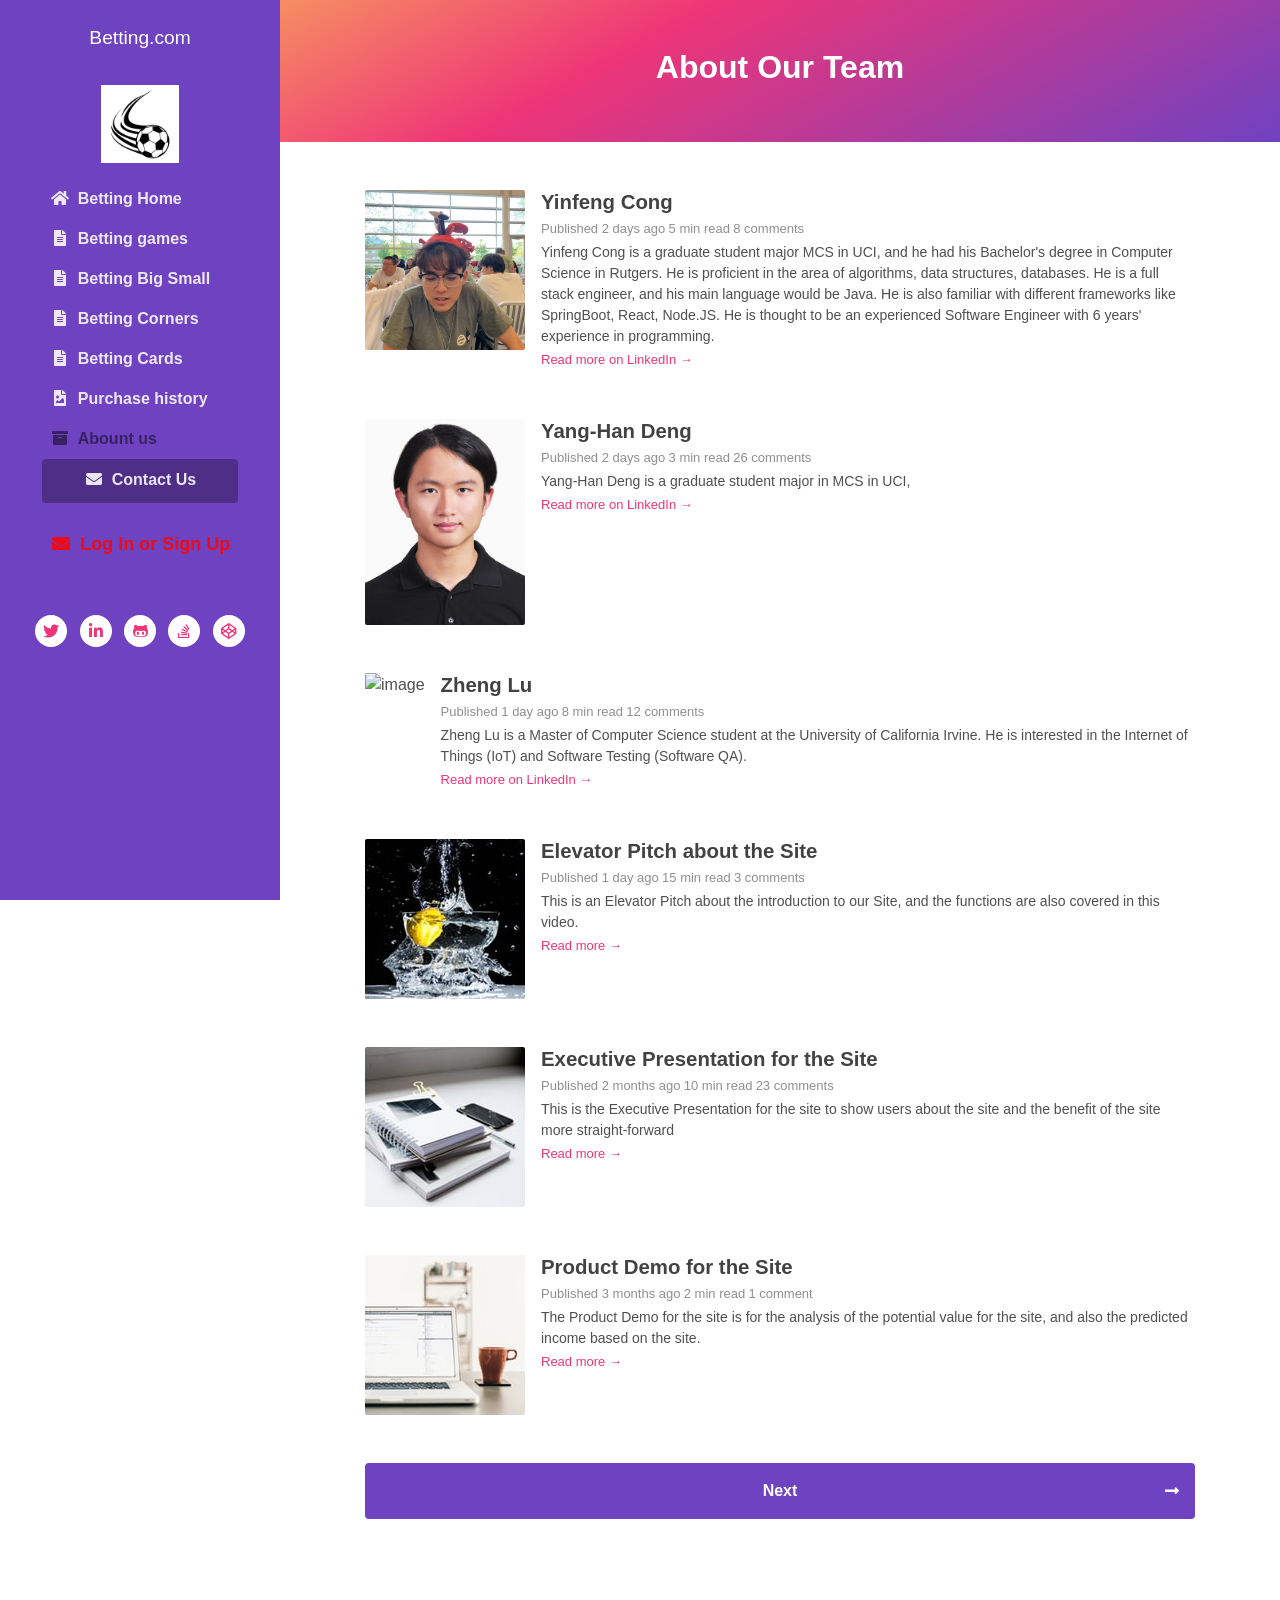
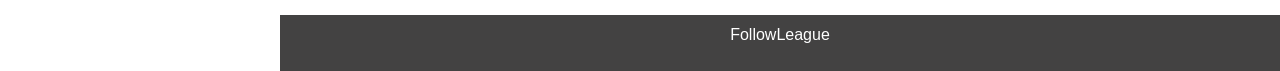
==== commit 85c0900d: "06042023" ====
--- a/archive.html
+++ b/archive.html
@@ -109,11 +109,11 @@
 			    
 			    <div class="post mb-5">
 				    <div class="media">
-					    <img class="mr-3 img-fluid post-thumb d-none d-md-flex" src="images/thumbs/3.jpg" alt="image">
+					    <img class="mr-3 img-fluid post-thumb d-none d-md-flex" src="images/thumbs/3.png" alt="image">
 					    <div class="media-body">
 						    <h3 class="title mb-1"><a href="post.html">Zheng Lu</a></h3>
 						    <div class="meta mb-1"><span class="date">Published 1 day ago</span><span class="time">8 min read</span><span class="comment"><a href="#">12 comments</a></span></div>
-						    <div class="intro">Zheng Lu is a graduate student major in MCS in UCI,</div>
+						    <div class="intro">Zheng Lu is a Master of Computer Science student at the University of California Irvine. He is interested in the Internet of Things (IoT) and Software Testing (Software QA).</div>
 						    <a class="more-link" href="https://www.linkedin.com/in/zhengdaniellu/">Read more on LinkedIn &rarr;</a>
 					    </div><!--//media-body-->
 				    </div><!--//media-->
--- a/css/style.css
+++ b/css/style.css
@@ -737,12 +737,22 @@
     height: 130px; 
 }
 
+#Arsenal1{
+    width: 80px;
+    height: 96px; 
+}
+
 #Liverpool{
     margin-left: 80%;
 }
 
 #Arsenal{
     margin-left: 129.5%;
+}
+
+#Arsenal1{
+    margin-left: 400%;
+    margin-top: 15px;
 }
 
 #betting_table {
@@ -1116,6 +1126,7 @@
     padding-right: 15%;
     padding-left: 15%;
     margin-left: 250%;
+    margin-top: 10px;
 }
 
 #Leeds{
@@ -1190,10 +1201,6 @@
 
 .spec_odds_draw1{
     margin-left: 100px;
-}
-
-.spec_odds_away{
-
 }
 
 .spec_odds_home,.spec_odds_draw,.spec_odds_away, .spec_odds_draw1{
